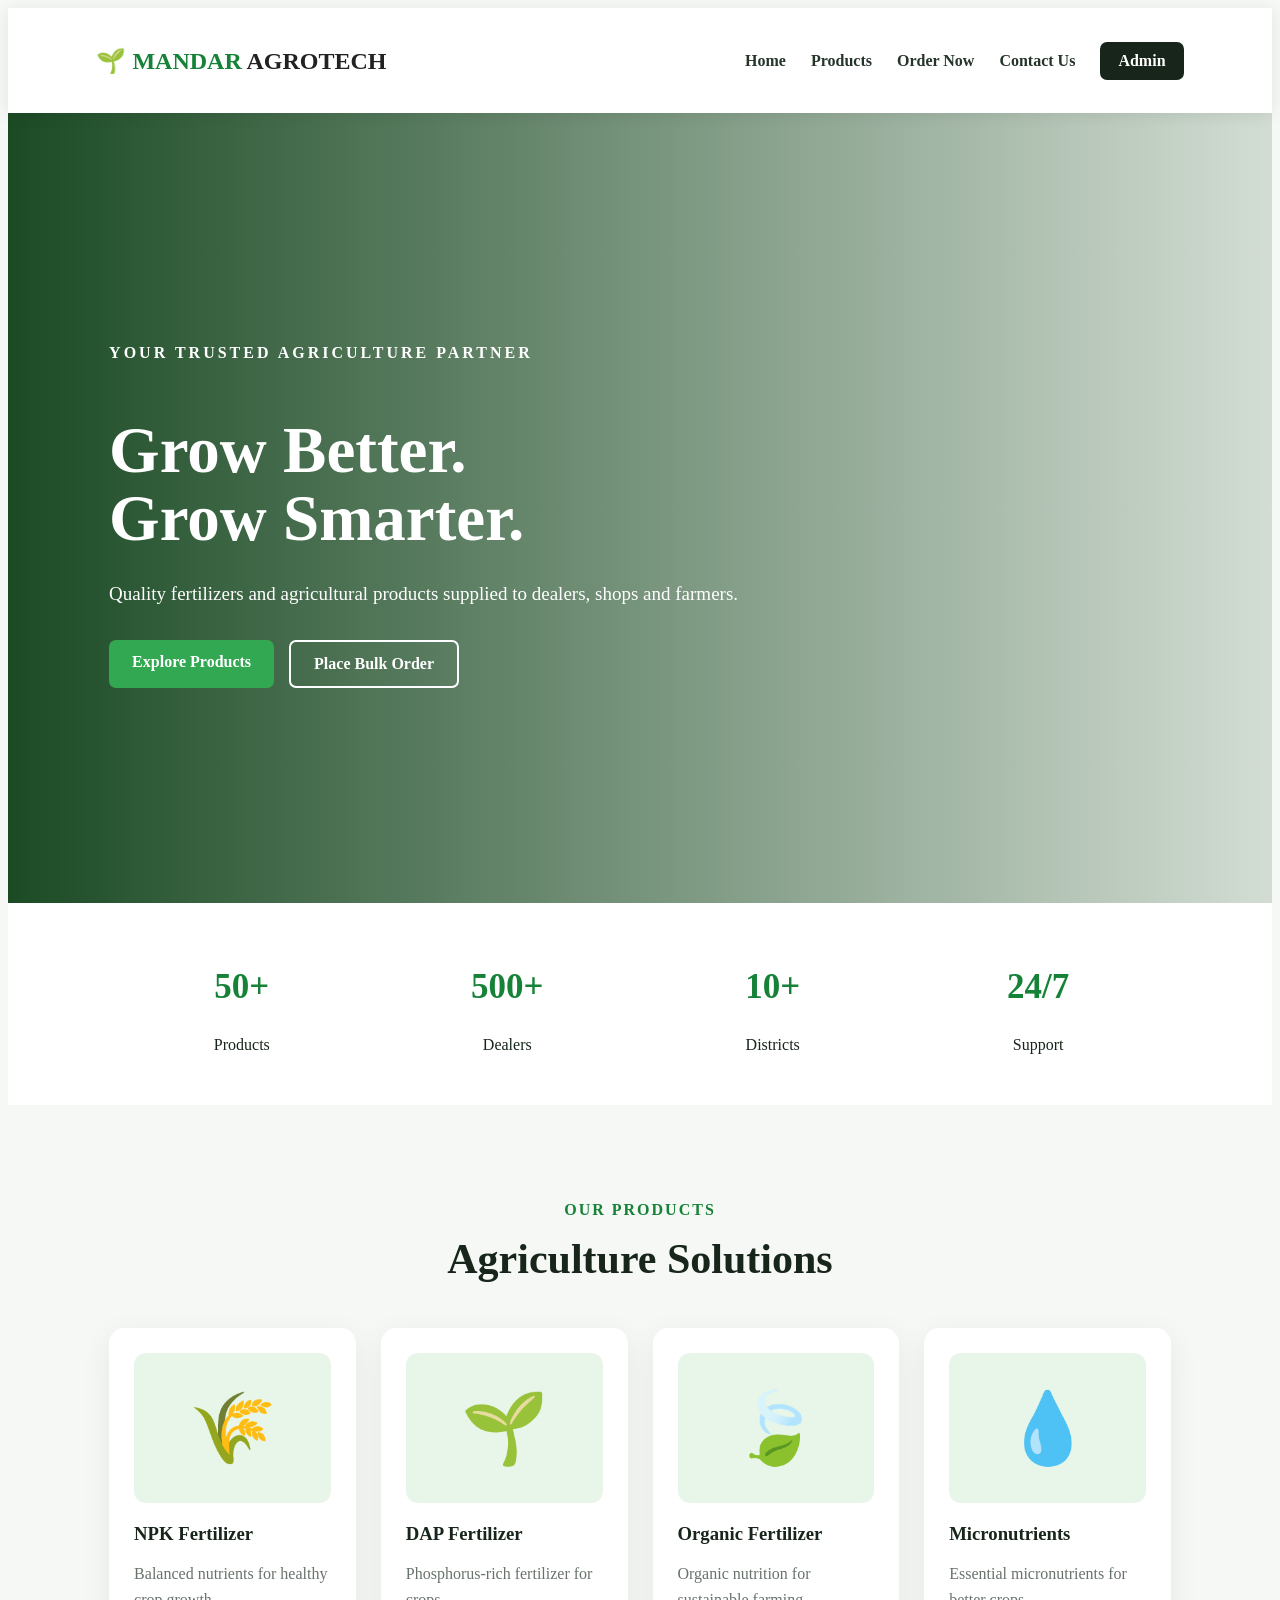
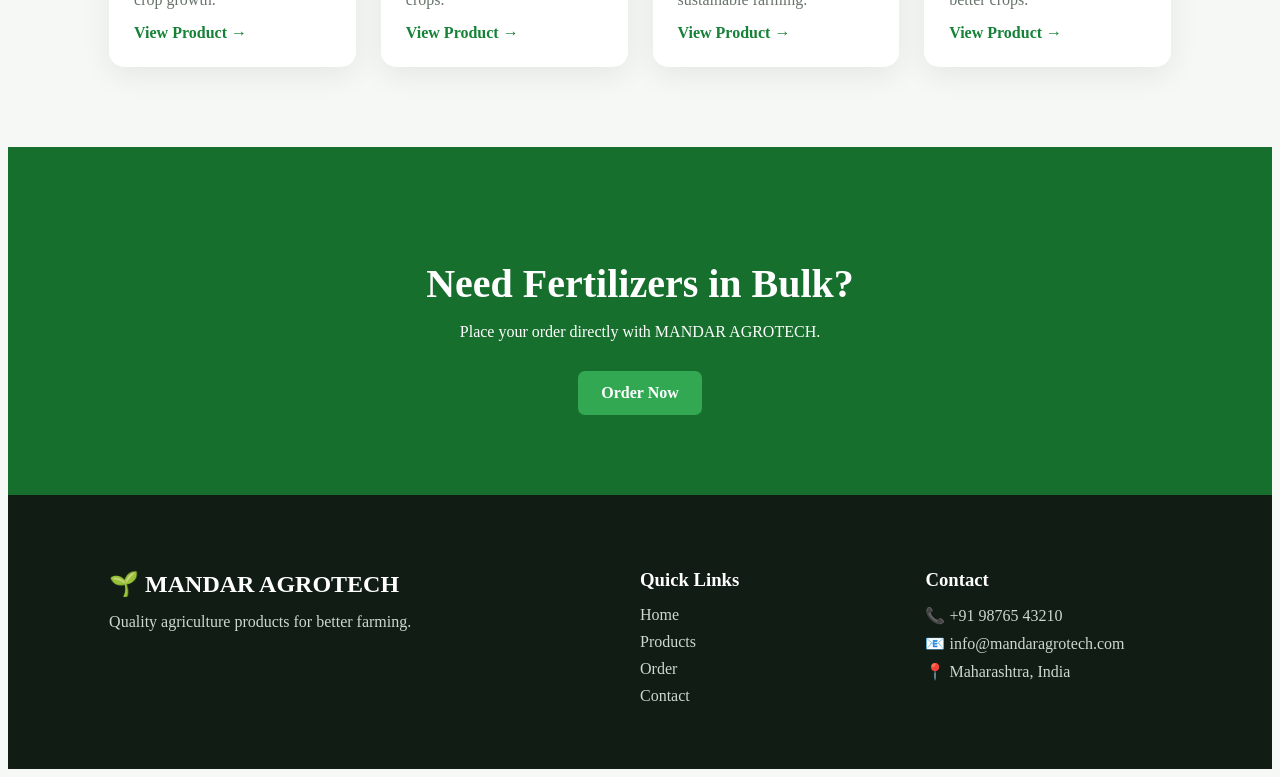
==== index.html @ 014be702 "Add files via upload" ====
<!DOCTYPE html>
<html lang="en">

<head>
    <meta charset="UTF-8">
    <meta name="viewport" content="width=device-width, initial-scale=1.0">

    <title>MANDAR AGROTECH | Fertilizer & Agriculture</title>

    <link rel="stylesheet" href="style.css">
</head>

<body>

<header class="navbar">

    <div class="logo">
        🌱 MANDAR <span>AGROTECH</span>
    </div>

    <nav>
        <a href="index.html">Home</a>
        <a href="products.html">Products</a>
        <a href="order.html">Order Now</a>
        <a href="contact.html">Contact Us</a>
        <a href="admin.html" class="admin-btn">Admin</a>
    </nav>

</header>


<section class="hero">

    <div class="hero-content">

        <p class="tagline">
            YOUR TRUSTED AGRICULTURE PARTNER
        </p>

        <h1>
            Grow Better.<br>
            Grow Smarter.
        </h1>

        <p>
            Quality fertilizers and agricultural products
            supplied to dealers, shops and farmers.
        </p>

        <div class="hero-buttons">

            <a href="products.html" class="primary-btn">
                Explore Products
            </a>

            <a href="order.html" class="secondary-btn">
                Place Bulk Order
            </a>

        </div>

    </div>

</section>


<section class="stats">

    <div>
        <h2>50+</h2>
        <p>Products</p>
    </div>

    <div>
        <h2>500+</h2>
        <p>Dealers</p>
    </div>

    <div>
        <h2>10+</h2>
        <p>Districts</p>
    </div>

    <div>
        <h2>24/7</h2>
        <p>Support</p>
    </div>

</section>


<section class="home-products">

    <div class="section-title">

        <p>OUR PRODUCTS</p>

        <h2>
            Agriculture Solutions
        </h2>

    </div>


    <div class="product-grid">

        <div class="product-card">

            <div class="product-icon">🌾</div>

            <h3>NPK Fertilizer</h3>

            <p>
                Balanced nutrients for healthy crop growth.
            </p>

            <a href="products.html">
                View Product →
            </a>

        </div>


        <div class="product-card">

            <div class="product-icon">🌱</div>

            <h3>DAP Fertilizer</h3>

            <p>
                Phosphorus-rich fertilizer for crops.
            </p>

            <a href="products.html">
                View Product →
            </a>

        </div>


        <div class="product-card">

            <div class="product-icon">🍃</div>

            <h3>Organic Fertilizer</h3>

            <p>
                Organic nutrition for sustainable farming.
            </p>

            <a href="products.html">
                View Product →
            </a>

        </div>


        <div class="product-card">

            <div class="product-icon">💧</div>

            <h3>Micronutrients</h3>

            <p>
                Essential micronutrients for better crops.
            </p>

            <a href="products.html">
                View Product →
            </a>

        </div>

    </div>

</section>


<section class="cta">

    <h2>
        Need Fertilizers in Bulk?
    </h2>

    <p>
        Place your order directly with MANDAR AGROTECH.
    </p>

    <a href="order.html" class="primary-btn">
        Order Now
    </a>

</section>


<footer>

    <div>
        <h2>🌱 MANDAR AGROTECH</h2>

        <p>
            Quality agriculture products for better farming.
        </p>
    </div>


    <div>

        <h3>Quick Links</h3>

        <a href="index.html">Home</a>
        <a href="products.html">Products</a>
        <a href="order.html">Order</a>
        <a href="contact.html">Contact</a>

    </div>


    <div>

        <h3>Contact</h3>

        <p>📞 +91 98765 43210</p>
        <p>📧 info@mandaragrotech.com</p>
        <p>📍 Maharashtra, India</p>

    </div>

</footer>


<script src="js/script.js"></script>

</body>
</html>
---- style.css ----
1* {
    margin: 0;
    padding: 0;
    box-sizing: border-box;
    font-family: Arial, sans-serif;
}

body {
    background: #f5f8f4;
    color: #17251a;
}

.navbar {
    min-height: 75px;
    background: white;
    display: flex;
    justify-content: space-between;
    align-items: center;
    padding: 15px 7%;
    box-shadow: 0 2px 15px rgba(0,0,0,.08);
    position: sticky;
    top: 0;
    z-index: 1000;
}

.logo {
    color: #168238;
    font-size: 24px;
    font-weight: 800;
}

.logo span {
    color: #222;
}

nav {
    display: flex;
    align-items: center;
    gap: 25px;
}

nav a {
    text-decoration: none;
    color: #26352a;
    font-weight: 600;
}

nav a:hover {
    color: #168238;
}

.admin-btn {
    background: #17251a;
    color: white !important;
    padding: 10px 18px;
    border-radius: 7px;
}


/* HERO */

.hero {
    min-height: 650px;
    display: flex;
    align-items: center;
    padding: 70px 8%;
    color: white;

    background:
    linear-gradient(
        90deg,
        rgba(15,65,25,.95),
        rgba(15,65,25,.55),
        rgba(15,65,25,.15)
    ),
    url("https://images.unsplash.com/photo-1625246333195-78d9c38ad449?auto=format&fit=crop&w=1600&q=80");

    background-size: cover;
    background-position: center;
}

.hero-content {
    max-width: 650px;
}

.tagline {
    letter-spacing: 3px;
    font-weight: bold;
    margin-bottom: 20px;
}

.hero h1 {
    font-size: 65px;
    line-height: 1.05;
    margin-bottom: 25px;
}

.hero-content > p:not(.tagline) {
    font-size: 19px;
    line-height: 1.7;
}

.hero-buttons {
    display: flex;
    gap: 15px;
    margin-top: 30px;
}

.primary-btn,
.secondary-btn,
.product-card button,
.place-order-btn {
    display: inline-block;
    padding: 13px 23px;
    border: none;
    border-radius: 7px;
    text-decoration: none;
    font-weight: bold;
    cursor: pointer;
}

.primary-btn {
    background: #32a852;
    color: white;
}

.primary-btn:hover {
    background: #247b3a;
}

.secondary-btn {
    border: 2px solid white;
    color: white;
}

.secondary-btn:hover {
    background: white;
    color: #168238;
}


/* STATS */

.stats {
    display: grid;
    grid-template-columns: repeat(4,1fr);
    background: white;
    padding: 35px 8%;
    text-align: center;
}

.stats h2 {
    color: #168238;
    font-size: 35px;
}


/* PRODUCTS */

.home-products,
.products-page {
    padding: 80px 8%;
}

.section-title,
.page-header {
    text-align: center;
    margin-bottom: 45px;
}

.section-title p,
.page-header p {
    color: #168238;
    font-weight: bold;
    letter-spacing: 2px;
}

.section-title h2,
.page-header h1 {
    font-size: 42px;
    margin-top: 10px;
}

.product-grid {
    display: grid;
    grid-template-columns: repeat(4,1fr);
    gap: 25px;
}

.product-card {
    background: white;
    padding: 25px;
    border-radius: 15px;
    box-shadow: 0 8px 30px rgba(0,0,0,.07);
    transition: .3s;
}

.product-card:hover {
    transform: translateY(-7px);
}

.product-icon {
    height: 150px;
    background: #e7f6e8;
    border-radius: 12px;
    display: flex;
    justify-content: center;
    align-items: center;
    font-size: 70px;
    margin-bottom: 20px;
}

.product-card h3 {
    margin-bottom: 10px;
}

.product-card p {
    color: #68736b;
    line-height: 1.6;
    margin-bottom: 12px;
}

.product-card strong {
    display: block;
    color: #168238;
    margin-bottom: 15px;
}

.product-card a {
    text-decoration: none;
    color: #168238;
    font-weight: bold;
}

.product-card button {
    background: #168238;
    color: white;
    width: 100%;
}


/* PAGE HEADER */

.page-header {
    background: #e8f5e8;
    padding: 70px 20px;
    margin: 0;
}

.page-header h1 {
    color: #17301d;
}

.page-header span {
    color: #647065;
}


/* ORDER */

.order-section {
    padding: 70px 8%;
    display: grid;
    grid-template-columns: 1fr 1fr;
    gap: 35px;
}

.order-form,
.order-summary,
.contact-info,
.contact-form {
    background: white;
    padding: 35px;
    border-radius: 15px;
    box-shadow: 0 8px 30px rgba(0,0,0,.06);
}

.order-form h2,
.order-summary h2 {
    margin-bottom: 25px;
}

label {
    display: block;
    margin: 15px 0 7px;
    font-weight: bold;
}

input,
select,
textarea {
    width: 100%;
    padding: 13px;
    border: 1px solid #d7ded8;
    border-radius: 7px;
    outline: none;
    font-size: 15px;
}

textarea {
    min-height: 110px;
    resize: vertical;
}

input:focus,
select:focus,
textarea:focus {
    border-color: #168238;
}

#addProductBtn {
    margin-top: 20px;
}

.cart-item {
    display: flex;
    justify-content: space-between;
    gap: 15px;
    padding: 18px 0;
    border-bottom: 1px solid #e4e9e4;
}

.cart-item h3 {
    margin-bottom: 7px;
}

.cart-item p {
    color: #68736b;
}

.remove-btn {
    border: none;
    background: none;
    color: #d33;
    cursor: pointer;
    margin-top: 8px;
}

.total-box {
    margin-top: 25px;
    padding-top: 20px;
    border-top: 2px solid #e5e9e5;
    display: flex;
    justify-content: space-between;
    font-size: 20px;
}

.total-box strong {
    color: #168238;
}

.place-order-btn {
    width: 100%;
    background: #168238;
    color: white;
    margin-top: 25px;
}


/* CONTACT */

.contact-section {
    padding: 70px 8%;
    display: grid;
    grid-template-columns: 1fr 1fr;
    gap: 35px;
}

.contact-info p {
    color: #68736b;
    line-height: 1.7;
}

.contact-item {
    display: flex;
    gap: 20px;
    margin-top: 30px;
}

.contact-item span {
    font-size: 30px;
}

.contact-form {
    display: flex;
    flex-direction: column;
    gap: 15px;
}

.contact-form h2 {
    margin-bottom: 10px;
}


/* CTA */

.cta {
    padding: 80px 20px;
    text-align: center;
    background: #176f2d;
    color: white;
}

.cta h2 {
    font-size: 40px;
    margin-bottom: 15px;
}

.cta p {
    margin-bottom: 30px;
}


/* FOOTER */

footer {
    background: #111c14;
    color: white;
    padding: 55px 8%;
    display: grid;
    grid-template-columns: 2fr 1fr 1fr;
    gap: 40px;
}

footer h3,
footer h2 {
    margin-bottom: 15px;
}

footer a {
    display: block;
    color: #cdd8cf;
    text-decoration: none;
    margin: 9px 0;
}

footer p {
    color: #cdd8cf;
    margin: 9px 0;
}


/* ============================= */
/* ADMIN */
/* ============================= */

.admin-body {
    background: #f3f6f3;
}

.admin-layout {
    display: flex;
    min-height: 100vh;
}

.sidebar {
    width: 240px;
    background: #122016;
    color: white;
    padding: 30px 15px;
    position: fixed;
    height: 100vh;
}

.admin-logo {
    font-size: 20px;
    font-weight: bold;
    padding: 0 15px 30px;
}

.admin-logo span {
    color: #53c66a;
}

.sidebar a {
    display: block;
    color: #cdd8cf;
    text-decoration: none;
    padding: 14px 15px;
    border-radius: 7px;
    margin: 5px 0;
}

.sidebar a:hover,
.sidebar a.active {
    background: #237b35;
    color: white;
}

.admin-main {
    margin-left: 240px;
    padding: 35px;
    width: calc(100% - 240px);
}

.admin-top {
    display: flex;
    justify-content: space-between;
    align-items: center;
    margin-bottom: 35px;
}

.admin-top p {
    color: #168238;
    font-weight: bold;
    letter-spacing: 2px;
}

.admin-top h1 {
    margin-top: 7px;
}

.admin-user {
    background: white;
    padding: 12px 20px;
    border-radius: 8px;
}

.dashboard-cards {
    display: grid;
    grid-template-columns: repeat(4,1fr);
    gap: 20px;
    margin-bottom: 35px;
}

.dashboard-card {
    background: white;
    padding: 25px;
    border-radius: 12px;
    display: flex;
    gap: 20px;
    align-items: center;
    box-shadow: 0 5px 20px rgba(0,0,0,.05);
}

.dashboard-card > span {
    font-size: 35px;
}

.dashboard-card p {
    color: #6c776e;
    margin-bottom: 5px;
}

.dashboard-card h2 {
    font-size: 28px;
}

.admin-table-section {
    background: white;
    border-radius: 12px;
    padding: 25px;
    margin-bottom: 30px;
}

.table-heading {
    margin-bottom: 20px;
}

.table-heading p {
    color: #168238;
    font-size: 12px;
    font-weight: bold;
    letter-spacing: 2px;
}

.table-heading h2 {
    margin-top: 6px;
}

.table-container {
    overflow-x: auto;
}

table {
    width: 100%;
    border-collapse: collapse;
}

th,
td {
    padding: 15px 12px;
    text-align: left;
    border-bottom: 1px solid #e5e9e5;
}

th {
    background: #f4f7f4;
    font-size: 14px;
}

td {
    font-size: 14px;
}

.status {
    padding: 6px 10px;
    border-radius: 20px;
    font-size: 12px;
    font-weight: bold;
}

.status.pending {
    background: #fff3cd;
    color: #856404;
}

.status.accepted {
    background: #d9f5df;
    color: #17752a;
}

.status.rejected {
    background: #ffdede;
    color: #a52222;
}

.accept-btn,
.reject-btn {
    border: none;
    padding: 7px 10px;
    border-radius: 5px;
    cursor: pointer;
    color: white;
}

.accept-btn {
    background: #168238;
}

.reject-btn {
    background: #d33;
}


/* MOBILE */

@media(max-width: 900px) {

    .navbar {
        flex-direction: column;
        gap: 15px;
    }

    nav {
        flex-wrap: wrap;
        justify-content: center;
    }

    .stats {
        grid-template-columns: repeat(2,1fr);
        gap: 25px;
    }

    .product-grid {
        grid-template-columns: repeat(2,1fr);
    }

    .order-section,
    .contact-section {
        grid-template-columns: 1fr;
    }

    .dashboard-cards {
        grid-template-columns: repeat(2,1fr);
    }

}


@media(max-width: 600px) {

    .hero h1 {
        font-size: 42px;
    }

    .hero-buttons {
        flex-direction: column;
    }

    .product-grid {
        grid-template-columns: 1fr;
    }

    .stats {
        grid-template-columns: 1fr;
    }

    footer {
        grid-template-columns: 1fr;
    }

    .sidebar {
        width: 70px;
        overflow: hidden;
    }

    .sidebar a {
        font-size: 0;
    }

    .sidebar a:first-letter {
        font-size: 20px;
    }

    .admin-main {
        margin-left: 70px;
        width: calc(100% - 70px);
        padding: 15px;
    }

    .dashboard-cards {
        grid-template-columns: 1fr;
    }

}
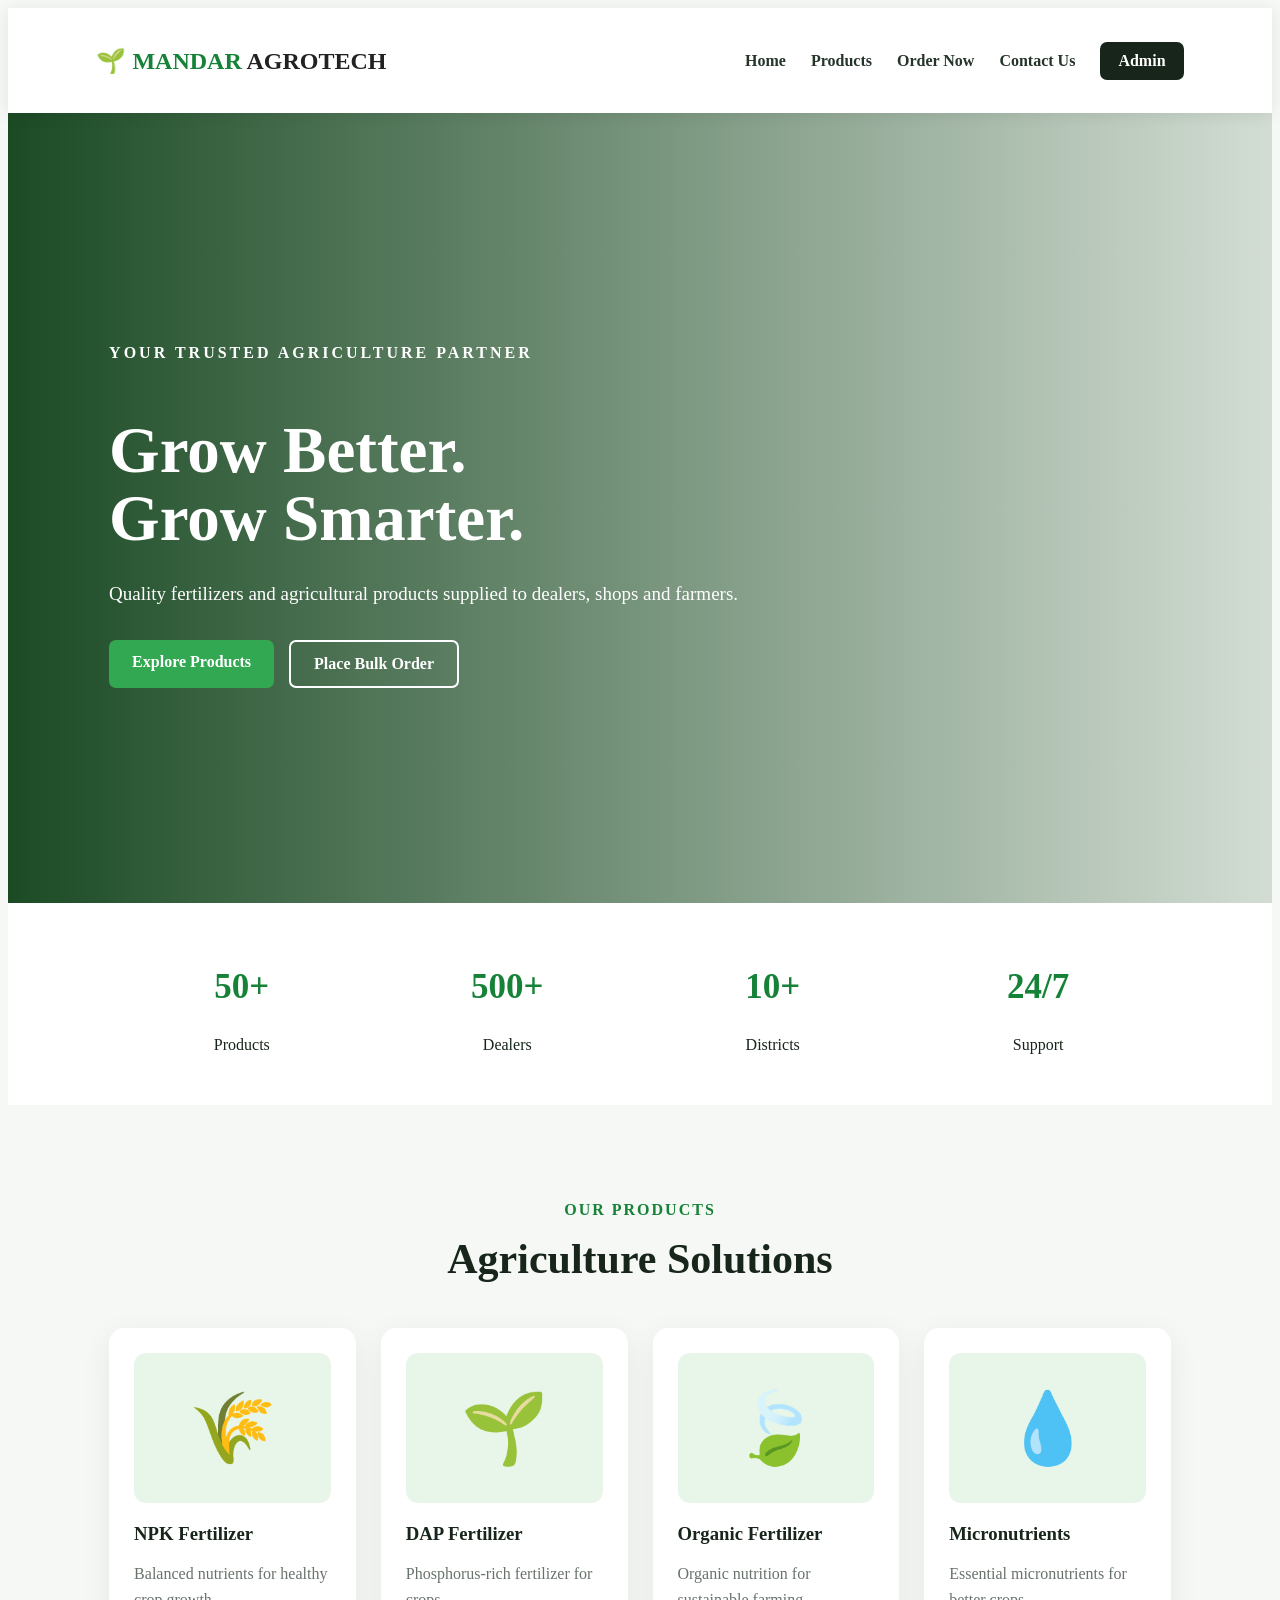
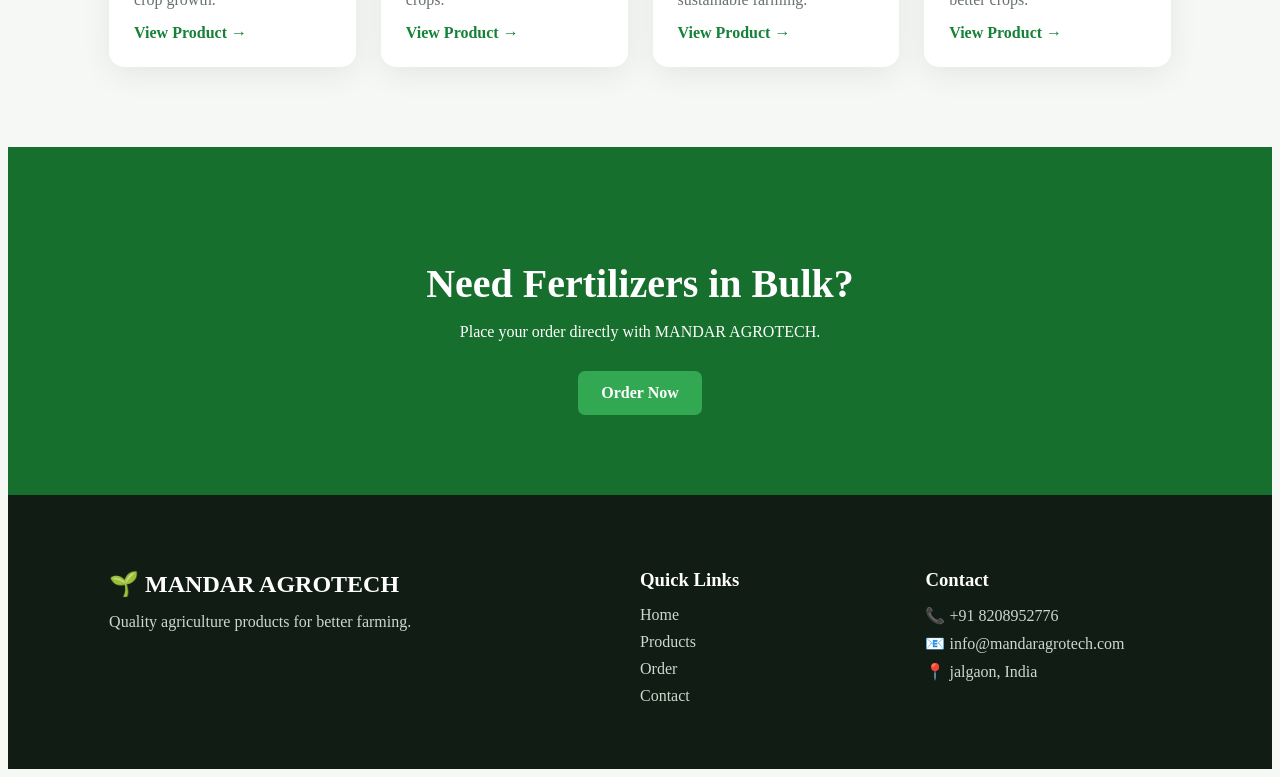
==== commit 85a4fe98: "Fix HTML formatting and update contact details" ====
--- a/index.html
+++ b/index.html
@@ -220,9 +220,9 @@
 
         <h3>Contact</h3>
 
-        <p>📞 +91 98765 43210</p>
+        <p>📞 +91 8208952776</p>
         <p>📧 info@mandaragrotech.com</p>
-        <p>📍 Maharashtra, India</p>
+        <p>📍 jalgaon, India</p>
 
     </div>
 
@@ -232,4 +232,4 @@
 <script src="js/script.js"></script>
 
 </body>
-</html>+</html>
